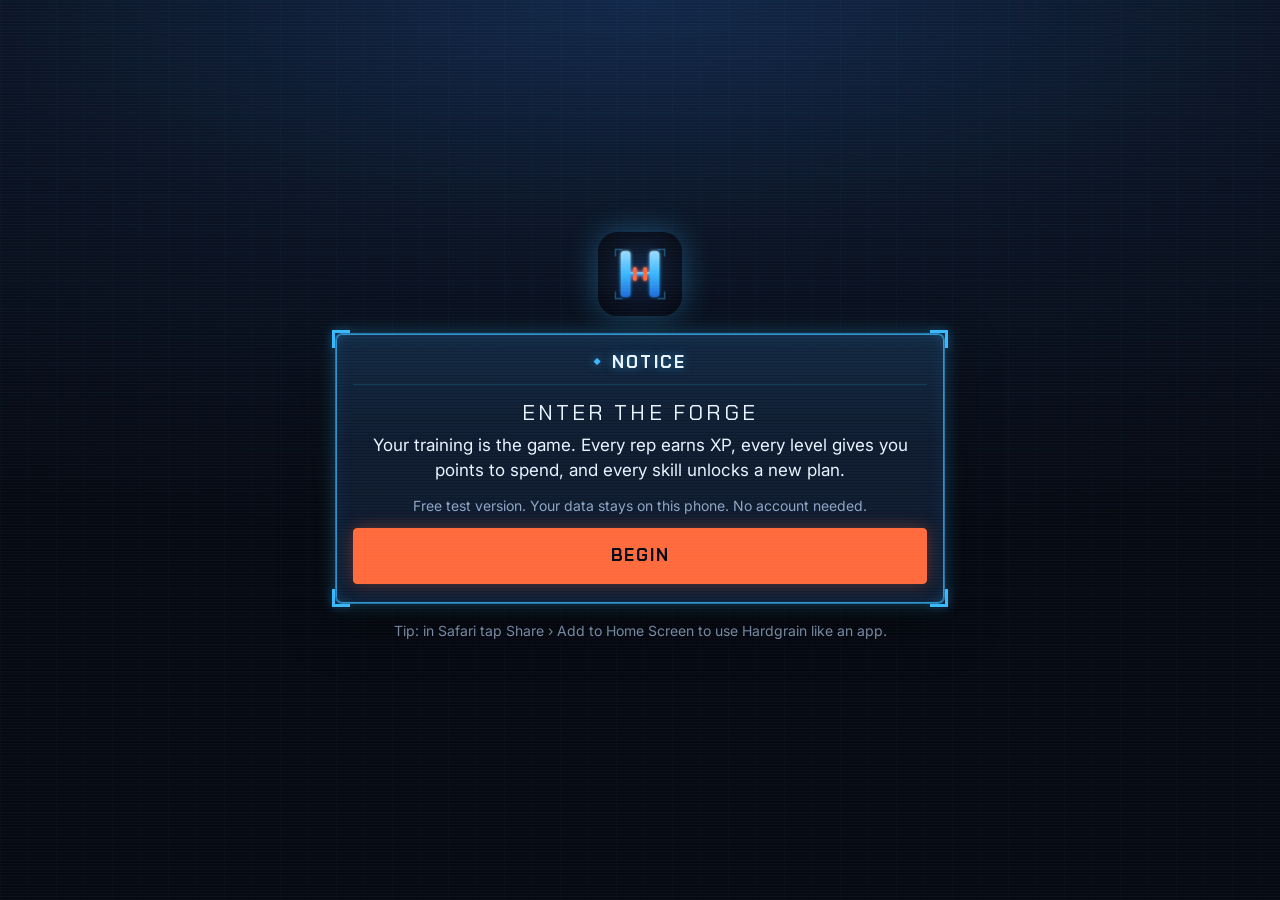
==== app/index.html @ fe922358 "Hardgrain beta" ====
<!doctype html>
<html lang="en">
<head>
<meta charset="utf-8">
<meta name="viewport" content="width=device-width,initial-scale=1,viewport-fit=cover">
<meta name="theme-color" content="#050A18">
<meta name="color-scheme" content="dark">
<meta name="apple-mobile-web-app-capable" content="yes">
<meta name="mobile-web-app-capable" content="yes">
<meta name="apple-mobile-web-app-status-bar-style" content="black-translucent">
<meta name="apple-mobile-web-app-title" content="Hardgrain">
<meta name="format-detection" content="telephone=no">
<title>Hardgrain</title>
<link rel="manifest" href="manifest.webmanifest">
<link rel="apple-touch-icon" href="icons/apple-touch-icon.png">
<link rel="icon" type="image/png" href="icons/favicon-32.png">
<link rel="preconnect" href="https://fonts.googleapis.com"><link rel="preconnect" href="https://fonts.gstatic.com" crossorigin>
<!-- Designer drop-in theme (tokens + component classes). Replace this file to re-skin. -->
<link rel="stylesheet" href="hardgrain-theme.css">
<link rel="stylesheet" href="theme.css">
<link rel="stylesheet" href="app.css">
</head>
<body>
<div id="app" aria-live="polite"></div>
<nav id="tabs" class="tabs" hidden aria-label="Main"></nav>
<div id="modal-root"></div>
<script src="config.js"></script>
<script src="plans.js"></script>
<script src="game.js"></script>
<script src="app.js"></script>
</body>
</html>
---- app/hardgrain-theme.css ----
/* ==========================================================================
   Hardgrain theme v2: "Level-Up HUD"
   An original game-HUD design system. It is inspired by the RPG / "system interface"
   genre and is NOT a replica of any anime, manhwa or game UI.
   Drop-in file: every value is a CSS custom property on :root.

   FONTS (all SIL Open Font License, via Google Fonts):
     Web: keep the @import below, or put this in <head>:
       <link rel="preconnect" href="https://fonts.googleapis.com">
       <link rel="preconnect" href="https://fonts.gstatic.com" crossorigin>
       <link href="https://fonts.googleapis.com/css2?family=Chakra+Petch:wght@500;600;700&family=Inter:wght@400..800&family=JetBrains+Mono:wght@500;700&display=swap" rel="stylesheet">
     Native iOS: bundle the .ttf files (OFL allows this). SF Pro is fine for body text,
     and the --font-ui stack falls back to it.
   ========================================================================== */
@import url("https://fonts.googleapis.com/css2?family=Chakra+Petch:wght@500;600;700&family=Inter:wght@400..800&family=JetBrains+Mono:wght@500;700&display=swap");

:root {
  /* ---------- Color: surfaces ---------- */
  --hg-void:        #060A13;  /* app background, deepest layer */
  --hg-navy:        #0B1424;  /* section background, gradient end */
  --hg-panel:       #101D33;  /* system-window fill (opaque fallback) */
  --hg-panel-glass: rgba(16, 29, 51, 0.82); /* system-window fill over content/video */
  --hg-panel-line:  rgba(58, 184, 255, 0.18); /* dividers inside windows */

  /* ---------- Color: system glow (primary) ---------- */
  --hg-blue:        #3AB8FF;  /* SYSTEM BLUE: borders, titles, XP fill, focus. 8.94:1 on void */
  --hg-blue-deep:   #1E6FD9;  /* filled buttons with white text (4.85:1), XP bar gradient start */
  --hg-blue-soft:   rgba(58, 184, 255, 0.35); /* glow color */
  --hg-blue-faint:  rgba(58, 184, 255, 0.10); /* hover/selected row tint */

  /* ---------- Color: text ---------- */
  --hg-text:        #E8F4FF;  /* ICE: primary text. 17.74:1 on void, 15.11:1 on panel */
  --hg-text-muted:  #8FA6C4;  /* MIST: secondary text. 7.94:1 on void, 6.76:1 on panel */
  --hg-text-on-blue:#04101F;  /* text on --hg-blue fills (8.63:1) */
  --hg-text-on-accent:#060A13;/* text on ember/gold fills (7.00 / 12.92:1) */

  /* ---------- Color: accents ---------- */
  --hg-ember:       #FF6B3D;  /* brand accent (the H mark), level-up, primary CTA fill with dark text. 7.00:1 on void */
  --hg-gold:        #FFC94A;  /* rewards, stat points available, A/S ranks. 12.92:1 on void */
  --hg-success:     #3DDC97;  /* quest complete. 9.54:1 on panel */
  --hg-danger:      #FF4D6A;  /* missed / warning. 5.24:1 on panel */
  /* NEVER: white text on ember (2.83:1, fails). Use --hg-text-on-accent. */

  /* ---------- Rank colors (generic E→S letter tiers) ---------- */
  --hg-rank-e: #8FA6C4;  /* Spark    */
  --hg-rank-d: #3DDC97;  /* Iron     */
  --hg-rank-c: #3AB8FF;  /* Steel    */
  --hg-rank-b: #9B8CFF;  /* Forged   */
  --hg-rank-a: #FFC94A;  /* Tempered */
  --hg-rank-s: #FF6B3D;  /* Legend   */

  /* ---------- Glow / shadow ---------- */
  --hg-glow-sm:   0 0 6px rgba(58,184,255,.45);
  --hg-glow-md:   0 0 0 1px rgba(58,184,255,.55), 0 0 18px rgba(58,184,255,.35), inset 0 0 18px rgba(58,184,255,.10);
  --hg-glow-lg:   0 0 0 1px rgba(58,184,255,.7), 0 0 40px rgba(58,184,255,.45), 0 0 90px rgba(30,111,217,.30), inset 0 0 30px rgba(58,184,255,.14);
  --hg-glow-gold: 0 0 0 1px rgba(255,201,74,.7), 0 0 28px rgba(255,201,74,.40);
  --hg-glow-ember:0 0 0 1px rgba(255,107,61,.7), 0 0 28px rgba(255,107,61,.40);
  --hg-text-glow: 0 0 10px rgba(58,184,255,.55);
  --hg-shadow-drop: 0 18px 50px rgba(0,0,0,.55);

  /* ---------- Borders / radius / brackets ---------- */
  --hg-border-w:      1.5px;
  --hg-border:        var(--hg-border-w) solid rgba(58,184,255,.75);
  --hg-radius-window: 6px;    /* windows are near-square: HUD feel, not bubbly */
  --hg-radius-ctrl:   4px;    /* buttons, chips, inputs */
  --hg-radius-pill:   999px;  /* XP bar track */
  --hg-bracket-len:   18px;   /* corner-bracket arm length */
  --hg-bracket-w:     3px;    /* corner-bracket stroke */
  --hg-bracket-color: var(--hg-blue);
  --hg-bracket-inset: -5px;   /* brackets sit just outside the border */
  --hg-scanline: repeating-linear-gradient(0deg, rgba(58,184,255,.045) 0 1px, transparent 1px 3px);

  /* ---------- Type ---------- */
  --font-display: "Chakra Petch", "Oxanium", system-ui, sans-serif;     /* titles, ranks, LEVEL numbers */
  --font-ui:      "Inter", -apple-system, BlinkMacSystemFont, "SF Pro Text", system-ui, sans-serif; /* body */
  --font-mono:    "JetBrains Mono", ui-monospace, "SF Mono", monospace; /* counters, timers, stats */
  --hg-title-tracking: 0.14em; /* window titles: uppercase + wide tracking */
  --fs-xs: 12px; --fs-sm: 14px; --fs-md: 16px; --fs-lg: 20px; --fs-xl: 28px; --fs-2xl: 40px; --fs-hero: 64px;

  /* ---------- Spacing (4-pt grid) ---------- */
  --sp-1: 4px; --sp-2: 8px; --sp-3: 12px; --sp-4: 16px; --sp-5: 24px; --sp-6: 32px; --sp-7: 48px; --sp-8: 64px;
  --hg-tap-min: 44px; /* Apple HIG minimum hit target (above the WCAG 24px floor) */

  /* ---------- Motion ---------- */
  --hg-ease-out:  cubic-bezier(.16, 1, .3, 1);
  --hg-ease-pop:  cubic-bezier(.34, 1.56, .64, 1);  /* slight overshoot */
  --hg-dur-fast:  120ms;  /* taps, toggles */
  --hg-dur-base:  220ms;  /* window open/close */
  --hg-dur-pop:   520ms;  /* level-up popup entrance */
  --hg-dur-xp:    900ms;  /* XP bar fill */
  --hg-dur-pulse: 2400ms; /* idle glow pulse loop */
}

/* ========================== Components ========================== */

/* System window: the core HUD panel */
.system-window, .levelup-popup {
  position: relative;
  background: var(--hg-scanline), linear-gradient(180deg, rgba(58,184,255,.08), transparent 40%), var(--hg-panel-glass);
  border: var(--hg-border);
  border-radius: var(--hg-radius-window);
  box-shadow: var(--hg-glow-md), var(--hg-shadow-drop);
  color: var(--hg-text);
  font-family: var(--font-ui);
  padding: var(--sp-5);
  -webkit-backdrop-filter: blur(14px); backdrop-filter: blur(14px);
}
/* Corner brackets: four L-shaped corners drawn with gradients, so no extra markup is needed */
.system-window::before, .levelup-popup::before {
  content: ""; position: absolute; inset: var(--hg-bracket-inset); pointer-events: none;
  --c: var(--hg-bracket-color); --l: var(--hg-bracket-len); --w: var(--hg-bracket-w);
  background:
    linear-gradient(var(--c),var(--c)) top left    / var(--l) var(--w) no-repeat,
    linear-gradient(var(--c),var(--c)) top left    / var(--w) var(--l) no-repeat,
    linear-gradient(var(--c),var(--c)) top right   / var(--l) var(--w) no-repeat,
    linear-gradient(var(--c),var(--c)) top right   / var(--w) var(--l) no-repeat,
    linear-gradient(var(--c),var(--c)) bottom left / var(--l) var(--w) no-repeat,
    linear-gradient(var(--c),var(--c)) bottom left / var(--w) var(--l) no-repeat,
    linear-gradient(var(--c),var(--c)) bottom right/ var(--l) var(--w) no-repeat,
    linear-gradient(var(--c),var(--c)) bottom right/ var(--w) var(--l) no-repeat;
  filter: drop-shadow(0 0 4px var(--hg-blue-soft));
}
.system-window__title {
  display: flex; align-items: center; gap: var(--sp-2); justify-content: center;
  font: 700 var(--fs-lg)/1.1 var(--font-display);
  letter-spacing: var(--hg-title-tracking); text-transform: uppercase;
  color: var(--hg-text); text-shadow: var(--hg-text-glow);
  padding-bottom: var(--sp-3); margin: 0 0 var(--sp-4);
  border-bottom: 1px solid var(--hg-panel-line);
}
/* Small hexagon "!" / info glyph before titles (original glyph) */
.system-window__title::before {
  content: "◆"; color: var(--hg-blue); font-size: .8em; text-shadow: var(--hg-text-glow);
}

/* Level-up popup */
.levelup-popup {
  /* shares all .system-window styles (border, glass, brackets) */
  text-align: center; box-shadow: var(--hg-glow-lg), var(--hg-shadow-drop);
  animation: hg-pop var(--hg-dur-pop) var(--hg-ease-pop) both, hg-pulse var(--hg-dur-pulse) ease-in-out var(--hg-dur-pop) infinite;
}
.levelup-popup__level { font: 700 var(--fs-hero)/1 var(--font-display); color: var(--hg-gold); text-shadow: 0 0 18px rgba(255,201,74,.55); }
.levelup-popup__label { font: 700 var(--fs-xl)/1.1 var(--font-display); letter-spacing: var(--hg-title-tracking); color: var(--hg-blue); text-shadow: var(--hg-text-glow); text-transform: uppercase; }

/* Stat row: label · value · [+] allocate button */
.stat-row {
  display: grid; grid-template-columns: 1fr auto var(--hg-tap-min); align-items: center; gap: var(--sp-3);
  min-height: var(--hg-tap-min); padding: var(--sp-2) 0; border-bottom: 1px solid var(--hg-panel-line);
  font-family: var(--font-ui);
}
.stat-row__label { font: 600 var(--fs-md) var(--font-display); letter-spacing: .08em; text-transform: uppercase; color: var(--hg-text); }
.stat-row__value { font: 700 var(--fs-lg) var(--font-mono); color: var(--hg-text); font-variant-numeric: tabular-nums; }
.stat-row__plus {
  width: var(--hg-tap-min); height: var(--hg-tap-min); border-radius: var(--hg-radius-ctrl);
  border: var(--hg-border); background: var(--hg-blue-faint); color: var(--hg-blue);
  font: 700 var(--fs-lg) var(--font-mono); box-shadow: var(--hg-glow-sm); cursor: pointer;
  transition: transform var(--hg-dur-fast) var(--hg-ease-out), background var(--hg-dur-fast);
}
.stat-row__plus:active { transform: scale(.94); background: var(--hg-blue); color: var(--hg-text-on-blue); }
.stat-row__plus:disabled { opacity: .35; box-shadow: none; }

/* XP bar */
.xp-bar { position: relative; height: 10px; border-radius: var(--hg-radius-pill); background: rgba(58,184,255,.12); border: 1px solid rgba(58,184,255,.35); overflow: hidden; }
.xp-bar__fill {
  height: 100%; width: var(--xp, 0%); border-radius: inherit;
  background: linear-gradient(90deg, var(--hg-blue-deep), var(--hg-blue));
  box-shadow: 0 0 12px rgba(58,184,255,.8); transition: width var(--hg-dur-xp) var(--hg-ease-out);
}

/* Rank badge: hexagon, colored per tier via [data-rank] */
.rank-badge {
  --rc: var(--hg-rank-e);
  display: inline-grid; place-items: center; width: 52px; height: 58px;
  clip-path: polygon(50% 0, 100% 25%, 100% 75%, 50% 100%, 0 75%, 0 25%);
  background: linear-gradient(160deg, color-mix(in srgb, var(--rc) 35%, var(--hg-panel)), var(--hg-panel));
  color: var(--rc); font: 700 var(--fs-xl)/1 var(--font-display);
  filter: drop-shadow(0 0 8px color-mix(in srgb, var(--rc) 60%, transparent));
}
.rank-badge[data-rank="D"]{--rc:var(--hg-rank-d)} .rank-badge[data-rank="C"]{--rc:var(--hg-rank-c)}
.rank-badge[data-rank="B"]{--rc:var(--hg-rank-b)} .rank-badge[data-rank="A"]{--rc:var(--hg-rank-a)}
.rank-badge[data-rank="S"]{--rc:var(--hg-rank-s)}

/* Quest item: name · progress count · state */
.quest-item {
  display: grid; grid-template-columns: 1fr auto; align-items: center; gap: var(--sp-3);
  min-height: var(--hg-tap-min); padding: var(--sp-3) 0; border-bottom: 1px dashed var(--hg-panel-line);
}
.quest-item__name { font: 600 var(--fs-md) var(--font-ui); color: var(--hg-text); }
.quest-item__count { font: 700 var(--fs-md) var(--font-mono); color: var(--hg-text-muted); font-variant-numeric: tabular-nums; }
.quest-item.is-done .quest-item__count { color: var(--hg-success); }
.quest-item.is-done .quest-item__count::after { content: " ✓"; }

/* ========================== Motion ========================== */
@keyframes hg-pop {
  0%   { opacity: 0; transform: scale(.86) translateY(8px); filter: brightness(1.8); }
  60%  { opacity: 1; transform: scale(1.03); }
  100% { opacity: 1; transform: scale(1); filter: brightness(1); }
}
@keyframes hg-pulse {
  0%, 100% { box-shadow: var(--hg-glow-md), var(--hg-shadow-drop); }
  50%      { box-shadow: var(--hg-glow-lg), var(--hg-shadow-drop); }
}
@media (prefers-reduced-motion: reduce) {
  .levelup-popup { animation: none; }
  .xp-bar__fill, .stat-row__plus { transition: none; }
}
---- app/theme.css ----
/* =====================================================================
   HARDGRAIN · APP THEME BRIDGE  (swappable)
   Load order: hardgrain-theme.css (designer's drop-in, --hg-* tokens and
   component classes) → theme.css (this file) → app.css (layout only).
   This file maps the designer's tokens onto the variables app.css uses.
   The fallbacks after each comma are the same navy / electric-blue values,
   so the app still looks right if hardgrain-theme.css is missing.
   To re-skin: replace hardgrain-theme.css with the designer's new version.
   ===================================================================== */
:root{
  /* Backgrounds */
  --color-bg:var(--hg-void,#060A13);
  --color-bg-2:var(--hg-navy,#0B1424);
  --color-surface:var(--hg-panel,#101D33);
  --color-surface-2:rgba(58,184,255,.14);
  --color-window:var(--hg-panel-glass,rgba(16,29,51,.82));
  --color-overlay:rgba(3,6,12,.86);
  --color-line:var(--hg-panel-line,rgba(58,184,255,.18));

  /* Glow + accents */
  --color-glow:var(--hg-blue,#3AB8FF);          /* system blue: borders, titles, XP */
  --color-glow-deep:var(--hg-blue-deep,#1E6FD9);
  --color-primary:var(--hg-ember,#FF6B3D);      /* primary CTA fill (dark text) */
  --color-on-primary:var(--hg-text-on-accent,#060A13);
  --color-primary-2:var(--hg-blue,#3AB8FF);     /* links, active tab, highlights */
  --color-accent:var(--hg-gold,#FFC94A);        /* level number, stat points, rewards */

  /* Text */
  --color-text:var(--hg-text,#E8F4FF);
  --color-text-muted:var(--hg-text-muted,#8FA6C4);
  --color-heading:var(--hg-text,#E8F4FF);

  /* Status */
  --color-success:var(--hg-success,#3DDC97);
  --color-warning:var(--hg-gold,#FFC94A);
  --color-danger:var(--hg-danger,#FF4D6A);
  --color-locked:#5B6C8C;

  /* Stat colors (app-specific; designer may add their own) */
  --stat-str:var(--hg-ember,#FF6B3D); --stat-end:var(--hg-gold,#FFC94A); --stat-vit:#FF7EA8; --stat-agi:var(--hg-success,#3DDC97); --stat-dis:#9B8CFF;

  /* Borders + glow */
  --border-color:rgba(58,184,255,.55);
  --border-strong:var(--hg-blue,#3AB8FF);
  --border-width:var(--hg-border-w,1.5px);
  --radius-window:var(--hg-radius-window,6px);
  --radius-control:var(--hg-radius-ctrl,4px);
  --glow-color:var(--hg-blue-soft,rgba(58,184,255,.35));
  --glow:var(--hg-glow-md,0 0 0 1px rgba(58,184,255,.55),0 0 18px rgba(58,184,255,.35));
  --glow-strong:var(--hg-glow-lg,0 0 0 1px rgba(58,184,255,.7),0 0 40px rgba(58,184,255,.45));
  --text-glow:var(--hg-text-glow,0 0 10px rgba(58,184,255,.55));
  --scanline-opacity:.025;
  --grid-opacity:.05;

  /* Fonts (designer file defines --font-display / --font-ui / --font-mono; these are fallbacks) */
  --font-display-fb:"Chakra Petch","Oxanium",system-ui,sans-serif;
  --font-ui-fb:"Inter",-apple-system,BlinkMacSystemFont,"SF Pro Text",system-ui,sans-serif;
  --heading-transform:uppercase;
  --heading-tracking:var(--hg-title-tracking,.14em);

  /* Animation timing */
  --anim-fast:var(--hg-dur-fast,120ms);
  --anim-med:var(--hg-dur-base,220ms);
  --anim-slow:var(--hg-dur-xp,900ms);
  --levelup-duration:var(--hg-dur-pop,520ms);
  --glow-pulse:var(--hg-dur-pulse,2400ms);
}
/* Alternate: original Hardgrain brand palette, activate with <html data-theme="ember"> */
:root[data-theme="ember"]{
  --color-bg:#15130F; --color-bg-2:#1C1914; --color-surface:#24201B; --color-window:rgba(36,32,27,.85);
  --color-primary:#E4572E; --color-on-primary:#15130F; --color-primary-2:#D4F24A; --color-accent:#D4F24A;
  --color-text:#F3EFE6; --color-text-muted:#A39B8E; --color-heading:#F3EFE6; --border-color:rgba(228,87,46,.5); --border-strong:#E4572E;
  --hg-blue:#E4572E; --hg-blue-soft:rgba(228,87,46,.4); --hg-border:1.5px solid rgba(228,87,46,.7);
}
---- app/app.css ----
/* Layout + components. Colors/fonts/timing come only from theme.css variables. */
:root{--sat:env(safe-area-inset-top,0px);--sab:env(safe-area-inset-bottom,0px);--sal:env(safe-area-inset-left,0px);--sar:env(safe-area-inset-right,0px);--tabh:64px}
*{box-sizing:border-box;-webkit-tap-highlight-color:transparent}
html,body{margin:0;background:var(--color-bg);color:var(--color-text);font:400 17px/1.45 var(--font-ui,var(--font-ui-fb));-webkit-font-smoothing:antialiased;-webkit-text-size-adjust:100%}
body{min-height:100dvh;overscroll-behavior-y:none;touch-action:manipulation;
  background:radial-gradient(120% 60% at 50% 0%,#12284A 0%,var(--color-bg-2) 45%,var(--color-bg) 100%) fixed}
/* HUD grid + scanlines */
body::before{content:"";position:fixed;inset:0;pointer-events:none;z-index:0;opacity:var(--grid-opacity);
  background-image:linear-gradient(var(--border-color) 1px,transparent 1px),linear-gradient(90deg,var(--border-color) 1px,transparent 1px);background-size:28px 28px}
body::after{content:"";position:fixed;inset:0;pointer-events:none;z-index:70;opacity:var(--scanline-opacity);
  background:repeating-linear-gradient(0deg,#fff 0 1px,transparent 1px 3px)}
button,input,select,textarea{font:inherit;color:inherit}
input,select,textarea{font-size:17px}
a{color:var(--color-primary-2)}
:focus-visible{outline:3px solid var(--color-accent);outline-offset:2px}
#app{position:relative;z-index:1;padding:calc(var(--sat) + 12px) calc(var(--sar) + 16px) calc(var(--sab) + var(--tabh) + 28px) calc(var(--sal) + 16px);max-width:640px;margin:0 auto}
body.no-tabs #app{padding-bottom:calc(var(--sab) + 24px)}
h1,h2,h3,.hud{font-family:var(--font-display,var(--font-display-fb));text-transform:var(--heading-transform);letter-spacing:var(--heading-tracking);line-height:1.08;margin:0 0 .4em;color:var(--color-heading)}
h1{font-size:30px;font-weight:700;text-shadow:var(--text-glow)}h2{font-size:21px;font-weight:700}h3{font-size:17px;font-weight:700}
p{margin:0 0 .8em}
.muted{color:var(--color-text-muted)}.small{font-size:14px}.center{text-align:center}
.num{font-family:var(--font-mono,monospace);font-variant-numeric:tabular-nums}
.row{display:flex;gap:10px;align-items:center}.row.between{justify-content:space-between}.wrapr{flex-wrap:wrap}
.stack>*+*{margin-top:12px}.spacer{flex:1}
.label{font:700 12px/1.2 var(--font-display,var(--font-display-fb));letter-spacing:.14em;text-transform:uppercase;color:var(--color-primary-2)}

/* ---------- System window (visuals from hardgrain-theme.css; layout here) ---------- */
.card{position:relative;display:block;background:var(--color-window);border:var(--border-width) solid var(--border-color);border-radius:var(--radius-window);
  box-shadow:var(--glow);padding:16px;color:inherit;text-decoration:none}
a.system-window{display:block;text-decoration:none;color:var(--color-text)}
.system-window{padding:18px 16px}
.system-window__title{font-size:17px}
button.card{width:100%;text-align:left;cursor:pointer;font:inherit}
.card+.card,.system-window+.system-window,.system-window+.card,.card+.system-window{margin-top:16px}

/* ---------- Buttons (min 48px) ---------- */
.btn{display:flex;align-items:center;justify-content:center;gap:8px;width:100%;min-height:56px;padding:14px 20px;border:var(--border-width) solid var(--color-primary);border-radius:var(--radius-control);
  background:var(--color-primary);color:var(--color-on-primary);font:700 17px/1.1 var(--font-display,var(--font-display-fb));letter-spacing:.1em;text-transform:uppercase;text-decoration:none;cursor:pointer;box-shadow:0 0 16px rgba(255,107,61,.35);transition:transform var(--anim-fast)}
.btn:active{transform:scale(.98)}
.btn[disabled]{opacity:.4;cursor:not-allowed;box-shadow:none}
.btn.ghost{background:var(--hg-blue-faint,rgba(58,184,255,.1));color:var(--color-glow);border-color:var(--border-strong);box-shadow:none}
.btn.outline{background:transparent;color:var(--color-text);border-color:var(--border-color);box-shadow:none}
.btn.danger{background:transparent;border-color:var(--color-danger);color:var(--color-danger);box-shadow:none}
.btn.sm{min-height:46px;font-size:15px;padding:10px 14px;width:auto}
.iconbtn{min-width:48px;min-height:48px;border-radius:var(--radius-control);border:var(--border-width) solid var(--border-color);background:var(--color-window);color:var(--color-text);font-size:20px;display:grid;place-items:center;cursor:pointer;text-decoration:none}
.linkbtn{background:none;border:0;color:var(--color-primary-2);font-weight:600;min-height:44px;padding:8px 4px;cursor:pointer}
.pill{display:inline-block;border-radius:6px;padding:4px 9px;font:700 12px/1.2 var(--font-display,var(--font-display-fb));letter-spacing:.08em;text-transform:uppercase;background:var(--color-surface-2);color:var(--color-text);border:1px solid var(--border-color)}
.pill.volt,.pill.ember{background:var(--color-primary);color:var(--color-on-primary);border-color:var(--border-strong)}
.pill.locked{color:var(--color-locked);border-color:var(--color-locked);background:transparent}
.pill.good{color:var(--color-success);border-color:var(--color-success);background:transparent}
.meta{display:flex;flex-wrap:wrap;gap:6px;margin:8px 0}
.top{display:flex;align-items:center;gap:10px;margin-bottom:14px;min-height:48px}
.top h1,.top h2{margin:0}
.brandmark{display:flex;align-items:center;gap:10px;font:700 20px var(--font-display,var(--font-display-fb));letter-spacing:.16em;text-transform:uppercase;color:var(--color-heading)}
.brandmark img{width:34px;height:34px;border-radius:9px;box-shadow:0 0 12px var(--glow-color)}

/* ---------- Tabs ---------- */
.tabs{position:fixed;left:0;right:0;bottom:0;z-index:20;display:flex;background:var(--color-overlay);backdrop-filter:blur(14px);-webkit-backdrop-filter:blur(14px);border-top:var(--border-width) solid var(--border-color);padding:0 var(--sar) var(--sab) var(--sal)}
.tabs[hidden]{display:none!important}
.tabs a{flex:1;min-height:var(--tabh);display:flex;flex-direction:column;align-items:center;justify-content:center;gap:3px;color:var(--color-text-muted);text-decoration:none;font:700 11px var(--font-display,var(--font-display-fb));letter-spacing:.1em;text-transform:uppercase}
.tabs a .ti{font-size:20px;line-height:1}
.tabs a.on{color:var(--color-primary-2);text-shadow:var(--text-glow)}

/* ---------- Status window ---------- */
.status-head{display:grid;grid-template-columns:1fr auto;gap:8px 12px;align-items:center}
.lvl{font:700 64px/0.9 var(--font-display,var(--font-display-fb));color:var(--color-accent);text-shadow:0 0 18px rgba(255,201,74,.45);font-variant-numeric:tabular-nums}
.lvl small{display:block;font-size:13px;letter-spacing:.2em;color:var(--color-text-muted);text-shadow:none}
.kv{display:grid;grid-template-columns:auto 1fr;gap:4px 12px;font-size:15px}.kv dt{color:var(--color-text-muted);font:600 13px/1.6 var(--font-display,var(--font-display-fb));letter-spacing:.12em;text-transform:uppercase}.kv dd{margin:0;font-weight:600}
.rank-badge{text-align:center}.rank-badge small{display:block;font-size:9px;letter-spacing:.18em;margin-top:2px}
.rank-badge.big{width:72px;height:80px;font-size:34px}
.xp-bar{margin:8px 0 4px}.xp-bar.thin{height:6px}
.stat-row .sbar{height:5px;border-radius:3px;background:var(--color-surface-2);overflow:hidden;margin-top:6px}.stat-row .sbar i{display:block;height:100%;background:var(--sc,var(--color-glow))}
.stat-row .sdesc{display:block;font-size:12px;color:var(--color-text-muted);margin-top:2px}
.stat-row__label{color:var(--sc,var(--color-text))!important}
.stat-row__value .pend{color:var(--color-success);font-size:15px;margin-left:2px}
.stat-row__plus{width:48px!important;height:48px!important}
.stat-row:last-of-type{border-bottom:0}
.points{color:var(--color-accent);text-shadow:0 0 12px rgba(255,201,74,.5)}

/* ---------- Quests ---------- */
.quest-item>.qx{grid-column:1/-1}
.quest-item:last-child{border-bottom:0}
.quest-item__name{font-weight:700!important}
.quest-item .qbtns{display:flex;gap:8px;margin-top:4px}
.quest-item .qbtns button{flex:1;min-height:48px;border-radius:var(--radius-control);border:var(--border-width) solid var(--border-color);background:rgba(58,184,255,.08);color:var(--color-text);font:700 16px var(--font-mono,monospace);cursor:pointer}
.quest-item .qbtns button.fill{background:var(--color-glow);color:var(--hg-text-on-blue,#04101F);border-color:var(--color-glow)}
.quest-item.locked{opacity:.78}
.penalty{--hg-bracket-color:var(--color-warning);border-color:var(--color-warning)!important;box-shadow:0 0 18px rgba(255,201,74,.22)!important}
.penalty .system-window__title{color:var(--color-warning)}

/* ---------- Skill tree (mockup: hex nodes I/II/III, tags NEW/PRO/LOCKED) ---------- */
.skline{margin-top:10px}.skline+.skline{margin-top:18px}
.skill{display:grid;grid-template-columns:42px 1fr auto;gap:12px;align-items:start;padding:10px 0;border-bottom:1px dashed var(--color-line)}
.skline .skill:last-child{border-bottom:0}
.hex{width:42px;height:46px;clip-path:polygon(50% 0,100% 25%,100% 75%,50% 100%,0 75%,0 25%);display:grid;place-items:center;font:700 14px var(--font-display,var(--font-display-fb));background:#1A2A44;color:var(--color-text-muted)}
.hex.on{background:var(--color-glow);color:var(--hg-text-on-blue,#04101F)}
.skill b{font:600 15px var(--font-ui,var(--font-ui-fb));display:block}.skill>div>span{display:block;font-size:13px;color:var(--color-text-muted)}
.skill .req{margin-top:6px}.skill .req i{display:block;font-style:normal;font-size:13px;color:var(--color-text-muted)}.skill .req i.met{color:var(--color-success)}
.tag{font:700 10px var(--font-ui,var(--font-ui-fb));padding:3px 6px;border-radius:3px;letter-spacing:.04em;margin-top:4px}
.tag.new{color:var(--hg-text-on-blue,#04101F);background:var(--color-success)}.tag.pro{color:var(--color-on-primary);background:var(--color-accent)}.tag.lock{color:var(--color-text-muted);border:1px solid var(--color-locked)}

/* ---------- HUD top bar + window internals (from designer mockups) ---------- */
.hudtop{display:flex;align-items:center;justify-content:space-between;gap:10px;margin:4px 0 22px;min-height:48px}
.hudtop .lv{display:flex;align-items:center;gap:10px;text-decoration:none;color:var(--color-text)}
.hudtop .lv b{display:block;font:700 15px var(--font-display,var(--font-display-fb));letter-spacing:.1em}
.hudtop .lv small{display:block;color:var(--color-text-muted);font:500 11px var(--font-mono,monospace)}
.hudtop .mini-xp{flex:1;max-width:140px;margin:0}
.iconbtn.sm{min-width:44px;min-height:44px;font-size:18px}
.head{display:flex;gap:14px;align-items:center;margin-bottom:10px}
.head b{display:block;font:700 20px var(--font-display,var(--font-display-fb));letter-spacing:.06em;text-transform:uppercase}
.head small{display:block;color:var(--color-text-muted);font:500 12px var(--font-mono,monospace);margin-top:2px}
.pts{display:flex;justify-content:space-between;align-items:center;margin:14px 0 2px;font:700 13px var(--font-display,var(--font-display-fb));letter-spacing:.12em;text-transform:uppercase}
.pts b{color:var(--color-accent);font:700 22px var(--font-mono,monospace);text-shadow:0 0 10px rgba(255,201,74,.5)}
.stat-row__label small{display:block;font:500 11px var(--font-ui,var(--font-ui-fb));letter-spacing:0;text-transform:none;color:var(--color-text-muted)}
.stat-row__value em{font-style:normal;color:var(--color-success);font-size:13px}
.xpline{display:flex;justify-content:space-between;gap:8px;font:500 12px var(--font-mono,monospace);color:var(--color-text-muted);margin-top:4px}
.xpline a{color:var(--color-glow)}
.sub{color:var(--color-text-muted);font:500 13px var(--font-ui,var(--font-ui-fb));text-align:center;margin:-6px 0 14px}
.timer{display:flex;justify-content:space-between;align-items:center;margin:-4px 0 6px;font:600 12px var(--font-mono,monospace);color:var(--color-text-muted)}
.timer b,.glowblue{color:var(--color-glow);font-size:15px;text-shadow:var(--text-glow)}
.mono{font-family:var(--font-mono,monospace)}
.quest-item__name small{display:block;color:var(--color-text-muted);font:500 12px var(--font-ui,var(--font-ui-fb));margin-top:2px}
.box{border:1px solid var(--color-line);border-radius:var(--radius-control);padding:12px;margin-top:16px;background:rgba(6,10,19,.4)}
.box h4{margin:0 0 8px;font:700 12px var(--font-display,var(--font-display-fb));letter-spacing:.14em;color:var(--color-text-muted);text-transform:uppercase}
.reward{display:flex;gap:8px;flex-wrap:wrap;justify-content:center;margin:14px 0}
.chip{border:1px solid rgba(255,201,74,.6);color:var(--color-accent);background:rgba(255,201,74,.08);font:700 12px var(--font-mono,monospace);padding:6px 10px;border-radius:var(--radius-control);text-transform:uppercase}
.chip.blue{border-color:rgba(58,184,255,.6);color:var(--color-glow);background:var(--hg-blue-faint,rgba(58,184,255,.1))}
.note{font:500 13px/1.45 var(--font-ui,var(--font-ui-fb));color:var(--color-text-muted)}
.miss{--hg-bracket-color:var(--color-warning)}
.levelup-popup .lu-from{font:600 14px var(--font-mono,monospace);color:var(--color-text-muted);margin:2px 0 12px}.levelup-popup .lu-from b{color:var(--color-text)}
.levelup-popup .lu-line{font-size:15px;color:var(--color-text);margin:0 0 4px}
.btn.link{background:transparent;border-color:transparent;box-shadow:none;color:var(--color-text-muted);min-height:48px;font-size:14px}

/* ---------- Generic (kept from v1) ---------- */
.opts{display:grid;gap:12px;margin:18px 0 24px}
.opt{display:flex;align-items:center;gap:14px;min-height:64px;padding:14px 16px;border-radius:var(--radius-control);background:var(--color-window);border:var(--border-width) solid var(--border-color);cursor:pointer;text-align:left;width:100%;color:var(--color-text)}
.opt .oi{font-size:24px;width:32px;text-align:center}
.opt b{display:block;font:700 18px var(--font-display,var(--font-display-fb));letter-spacing:.06em;text-transform:uppercase}.opt span{color:var(--color-text-muted);font-size:14px}
.opt[aria-pressed="true"],.opt[aria-checked="true"]{border-color:var(--color-primary-2);box-shadow:var(--glow-strong)}
.progress{display:flex;gap:6px;margin:4px 0 22px}.progress i{flex:1;height:4px;border-radius:2px;background:var(--color-surface-2)}.progress i.on{background:var(--color-primary-2);box-shadow:0 0 8px var(--color-primary-2)}
.check{display:flex;gap:14px;align-items:flex-start;padding:16px;border-radius:var(--radius-control);background:var(--color-window);border:1px solid var(--border-color);cursor:pointer;min-height:56px}
.check input{width:28px;height:28px;accent-color:var(--color-primary);flex:none;margin:0}
.disc ul{padding-left:20px;margin:0 0 8px}.disc li{margin-bottom:8px}
.chips{display:flex;gap:8px;overflow-x:auto;padding-bottom:4px;margin:0 -16px 14px;padding-left:16px;padding-right:16px;scrollbar-width:none}
.chips::-webkit-scrollbar{display:none}
.chip{flex:none;min-height:44px;padding:10px 16px;border-radius:8px;border:1px solid var(--border-color);background:transparent;color:var(--color-text);font:700 14px var(--font-display,var(--font-display-fb));letter-spacing:.08em;text-transform:uppercase;cursor:pointer}
.chip.on{background:var(--color-primary);color:var(--color-on-primary);border-color:var(--border-strong)}
.exlist{list-style:none;margin:0;padding:0}.exlist li{padding:12px 0;border-bottom:1px solid rgba(94,190,255,.15)}.exlist li:last-child{border-bottom:0}
.stats{display:grid;grid-template-columns:repeat(2,1fr);gap:10px;margin-bottom:14px}
.stat{background:var(--color-window);border:1px solid var(--border-color);border-radius:var(--radius-window);padding:14px}
.stat .v{font:700 28px/1 var(--font-mono,monospace);font-variant-numeric:tabular-nums}
.stat .l{color:var(--color-text-muted);font:600 12px var(--font-display,var(--font-display-fb));letter-spacing:.12em;text-transform:uppercase;margin-top:6px}
.stat.hl .v{color:var(--color-accent);text-shadow:var(--text-glow)}
/* Workout screen */
.trainview{display:flex;flex-direction:column;min-height:calc(100dvh - var(--sat) - var(--sab) - 40px)}
.pbar{height:6px;background:var(--color-surface-2);border-radius:3px;overflow:hidden;margin:6px 0 16px}.pbar i{display:block;height:100%;background:var(--color-primary-2);box-shadow:0 0 10px var(--color-primary-2);transition:width var(--anim-med)}
.exname{font:700 30px/1.05 var(--font-display,var(--font-display-fb));letter-spacing:.04em;text-transform:uppercase;margin:4px 0 6px;color:var(--color-heading);text-shadow:var(--text-glow)}
.setdots{display:flex;gap:8px;margin:12px 0}.setdots i{width:30px;height:8px;border-radius:2px;background:var(--color-surface-2)}.setdots i.done{background:var(--color-success)}.setdots i.cur{background:var(--color-primary-2);box-shadow:0 0 8px var(--color-primary-2)}
.big{font:700 80px/1 var(--font-mono,monospace);font-variant-numeric:tabular-nums;text-align:center;margin:10px 0;color:var(--color-heading);text-shadow:var(--text-glow)}
.stepper{display:flex;align-items:center;justify-content:space-between;background:var(--color-window);border:1px solid var(--border-color);border-radius:var(--radius-window);padding:8px;gap:8px}
.stepper .lbl{flex:1;text-align:center;cursor:default}
.stepper .lbl .v{font:700 34px/1 var(--font-mono,monospace);font-variant-numeric:tabular-nums}
.stepper .lbl .u{color:var(--color-text-muted);font-size:13px}
.stepper button{width:60px;height:60px;border-radius:10px;border:1px solid var(--border-color);background:var(--color-surface-2);color:var(--color-text);font-size:28px;font-weight:700;cursor:pointer}
.cues{margin:12px 0;padding:0;list-style:none}.cues li{position:relative;padding:6px 0 6px 18px;color:var(--color-text)}.cues li::before{content:"";position:absolute;left:0;top:14px;width:7px;height:7px;transform:rotate(45deg);background:var(--color-primary-2)}
.skillhint{border-color:var(--color-primary-2)!important;margin-top:8px}
.rest{position:fixed;inset:0;z-index:40;background:var(--color-bg);display:flex;flex-direction:column;justify-content:center;padding:calc(var(--sat) + 24px) calc(var(--sar) + 24px) calc(var(--sab) + 24px) calc(var(--sal) + 24px)}
.ring{width:240px;height:240px;margin:0 auto;position:relative}
.ring svg{transform:rotate(-90deg);filter:drop-shadow(0 0 10px var(--glow-color))}
.ring .big{position:absolute;inset:0;display:grid;place-items:center;margin:0;font-size:72px}
.ring .track{stroke:var(--color-surface-2)}.ring .prog{stroke:var(--color-primary-2)}
/* Sheets */
.sheet-bg{position:fixed;inset:0;z-index:50;background:var(--color-overlay);display:flex;align-items:flex-end;justify-content:center}
.sheet{background:var(--color-surface);border:1px solid var(--border-color);border-bottom:0;box-shadow:var(--glow);width:100%;max-width:640px;border-radius:16px 16px 0 0;padding:22px calc(var(--sar) + 20px) calc(var(--sab) + 20px) calc(var(--sal) + 20px);max-height:88dvh;overflow:auto}
.field{display:block;margin-bottom:14px}.field span{display:block;font-weight:600;margin-bottom:6px}
.field input,.field select{width:100%;min-height:52px;border-radius:10px;border:1px solid var(--border-color);background:var(--color-bg);padding:12px 14px}
.toast{position:fixed;left:50%;transform:translateX(-50%);bottom:calc(var(--sab) + var(--tabh) + 16px);z-index:60;background:var(--color-surface);border:1px solid var(--border-strong);box-shadow:var(--glow);color:var(--color-text);padding:12px 18px;border-radius:10px;font-weight:600;max-width:90vw}
.notice{background:rgba(255,200,87,.08);border:1px solid rgba(255,200,87,.45);color:var(--color-text);border-radius:10px;padding:12px 14px;font-size:15px}
.pricecard{border:1px solid var(--border-color);border-radius:var(--radius-window);padding:16px;margin-bottom:12px;background:var(--color-window)}
.pricecard.best{border-color:var(--color-primary-2);box-shadow:var(--glow)}
.pricecard .p{font:700 34px/1 var(--font-display,var(--font-display-fb))}
.welcome{min-height:calc(100dvh - var(--sat) - var(--sab) - 40px);display:flex;flex-direction:column;justify-content:center;gap:18px}
.welcome .logo{width:84px;height:84px;border-radius:20px;box-shadow:0 0 30px var(--glow-color);display:block;margin:0 auto}
.hl{color:var(--color-accent)}

/* ---------- LEVEL UP / system notification (panel = .levelup-popup from hardgrain-theme.css) ---------- */
.levelup-overlay{position:fixed;inset:0;z-index:80;display:flex;align-items:center;justify-content:center;background:var(--color-overlay);overflow:hidden;
  padding:calc(var(--sat) + 20px) calc(var(--sar) + 20px) calc(var(--sab) + 20px) calc(var(--sal) + 20px);animation:lu-fade var(--anim-med) ease-out both}
.levelup-overlay .levelup-popup{width:100%;max-width:420px;padding:26px 20px 20px}
.levelup-popup .lu-kicker{font:700 13px var(--font-mono,monospace);letter-spacing:.24em;color:var(--color-glow);text-transform:uppercase}
.levelup-popup .levelup-popup__label{margin:12px 0 6px;font-size:34px;animation:lu-flicker 1.2s steps(2) both}
.levelup-popup .levelup-popup__level{margin:4px 0}
.levelup-popup .lu-lines{list-style:none;padding:0;margin:14px 0 18px;text-align:left}
.levelup-popup .lu-lines li{padding:9px 0;border-bottom:1px solid var(--color-line);display:flex;justify-content:space-between;gap:10px}
.levelup-popup .lu-lines li b{color:var(--color-success);font-family:var(--font-mono,monospace)}
.levelup-overlay .scan{position:absolute;left:0;right:0;height:40%;top:-40%;background:linear-gradient(180deg,transparent,rgba(58,184,255,.12),transparent);animation:lu-scan 1.6s ease-in-out .2s 2;pointer-events:none}
.levelup-overlay .rays{position:absolute;width:160vmax;height:160vmax;left:50%;top:50%;margin:-80vmax 0 0 -80vmax;background:conic-gradient(from 0deg,transparent 0 10%,rgba(58,184,255,.16) 12%,transparent 14% 35%,rgba(58,184,255,.10) 37%,transparent 39% 60%,rgba(58,184,255,.14) 62%,transparent 64%);animation:lu-spin 12s linear infinite;pointer-events:none}
@keyframes lu-fade{from{opacity:0}to{opacity:1}}
@keyframes lu-flicker{0%{opacity:0}20%{opacity:1}30%{opacity:.3}45%{opacity:1}}
@keyframes lu-scan{to{top:110%}}
@keyframes lu-spin{to{transform:rotate(360deg)}}
@media (prefers-reduced-motion:reduce){*,*::before,*::after{animation:none!important;transition:none!important}}
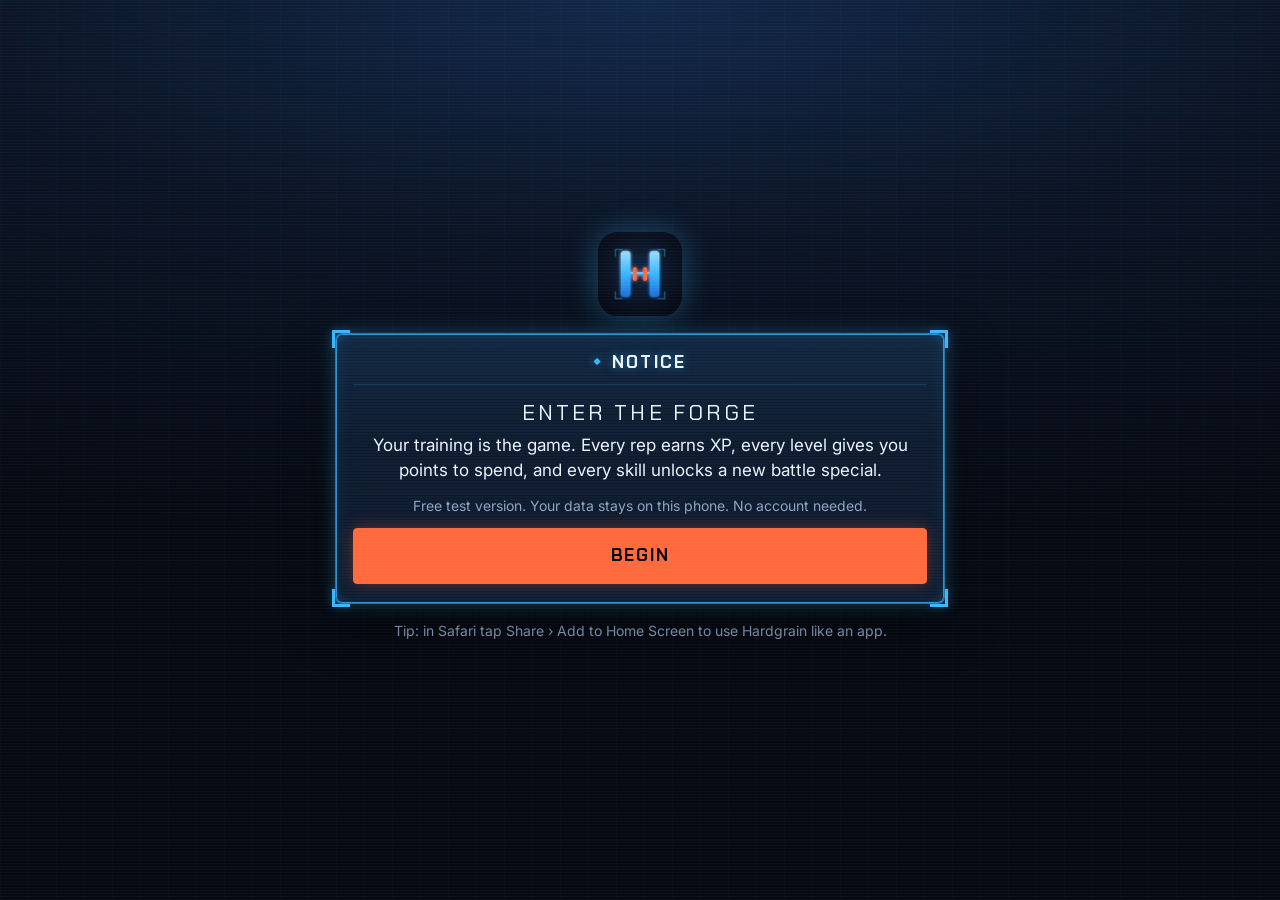
==== commit 3fc7f532: "hg-v33: unlock every workout plan from the start Skill-gated and equipment-hidden plans are now open" ====
--- a/app/index.html
+++ b/app/index.html
@@ -18,7 +18,7 @@
 <!-- Designer drop-in theme (tokens + component classes). Replace this file to re-skin. -->
 <link rel="stylesheet" href="hardgrain-theme.css">
 <link rel="stylesheet" href="theme.css">
-<link rel="stylesheet" href="app.css">
+<link rel="stylesheet" href="app.css?v=33">
 </head>
 <body>
 <div id="app" aria-live="polite"></div>
@@ -26,7 +26,7 @@
 <div id="modal-root"></div>
 <script src="config.js"></script>
 <script src="plans.js"></script>
-<script src="game.js"></script>
-<script src="app.js"></script>
+<script src="game.js?v=33"></script>
+<script src="app.js?v=33"></script>
 </body>
 </html>
--- a/app/app.css
+++ b/app/app.css
@@ -200,3 +200,193 @@
 @keyframes lu-scan{to{top:110%}}
 @keyframes lu-spin{to{transform:rotate(360deg)}}
 @media (prefers-reduced-motion:reduce){*,*::before,*::after{animation:none!important;transition:none!important}}
+/* Exercise picker (New routine): group filter chips + group headers */
+.exchips{display:flex;gap:8px;overflow-x:auto;-webkit-overflow-scrolling:touch;padding:2px 0 10px;margin:0 0 4px;position:sticky;top:-22px;z-index:2;background:var(--color-surface);scrollbar-width:none}
+.exchips::-webkit-scrollbar{display:none}
+.exchip{flex:0 0 auto;min-height:36px;padding:6px 14px;border-radius:999px;border:var(--border-width) solid var(--border-color);background:var(--color-window);color:var(--color-text-muted);font-size:14px;cursor:pointer;white-space:nowrap}
+.exchip[aria-pressed="true"]{color:var(--color-text);border-color:var(--color-primary-2);box-shadow:var(--glow)}
+.exgroup{margin:14px 0 8px;font-size:13px;letter-spacing:.12em;text-transform:uppercase;color:var(--color-text-muted)}
+.exgroup span{opacity:.7;font-weight:400}
+#res .opt b{font-size:16px;line-height:1.25}
+
+/* ---------- Rank Battle (classic FF side-view) ---------- */
+.hero-status-art{width:56px;height:56px;border-radius:12px;object-fit:cover;object-position:center top;border:2px solid rgba(58,184,255,.45);box-shadow:0 0 14px rgba(58,184,255,.25);flex:0 0 auto;background:var(--color-surface-2)}
+.log-hero{padding:0;overflow:hidden;margin-bottom:16px;border:1px solid rgba(255,140,60,.22);box-shadow:inset 0 0 40px rgba(0,0,0,.35),var(--glow)}
+.log-hero__frame{position:relative;min-height:340px;max-height:420px;background:
+  radial-gradient(ellipse 70% 45% at 50% 88%, rgba(255,110,40,.28), transparent 58%),
+  radial-gradient(ellipse 50% 40% at 70% 20%, rgba(58,184,255,.08), transparent 50%),
+  linear-gradient(180deg,#0a0809 0%,#1a100c 42%,#2a1610 72%,#120c0a 100%)}
+.log-hero__art{display:block;width:100%;height:380px;object-fit:cover;object-position:center 12%;filter:saturate(1.08) contrast(1.04);image-rendering:auto}
+.log-hero__fade{position:absolute;inset:0;background:
+  linear-gradient(90deg,rgba(8,6,10,.55) 0%,transparent 28%,transparent 72%,rgba(8,6,10,.4) 100%),
+  linear-gradient(180deg,rgba(8,6,10,.35) 0%,transparent 28%,transparent 48%,rgba(8,6,10,.88) 78%,rgba(6,4,8,.96) 100%);pointer-events:none}
+.log-hero__meta{position:absolute;left:16px;right:16px;bottom:16px;z-index:1;padding:10px 0 0}
+.log-hero__kicker{font:700 11px/1 var(--font-display,var(--font-display-fb));letter-spacing:.2em;text-transform:uppercase;color:var(--color-glow);margin-bottom:6px;text-shadow:var(--text-glow)}
+.log-hero__meta b{display:block;font:700 26px/1.1 var(--font-display,var(--font-display-fb));letter-spacing:.08em;text-transform:uppercase;color:var(--color-heading);text-shadow:0 0 18px rgba(58,184,255,.35),var(--text-glow)}
+.log-hero__meta small{display:block;margin-top:6px;font:600 13px var(--font-mono,monospace);color:var(--color-text-muted);letter-spacing:.04em}
+@media (max-width:380px){.log-hero__art{height:320px}.log-hero__frame{min-height:280px;max-height:340px}.log-hero__meta b{font-size:22px}}
+.hero-pick{padding:12px 14px 14px;border-top:1px solid rgba(255,140,60,.18);background:rgba(0,0,0,.22)}
+.hero-pick__label{font:700 11px/1 var(--font-display,var(--font-display-fb));letter-spacing:.18em;text-transform:uppercase;color:var(--color-glow);margin-bottom:10px;text-shadow:var(--text-glow)}
+.hero-pick__grid{display:grid;grid-template-columns:repeat(4,minmax(0,1fr));gap:8px}
+.hero-pick__cell{display:flex;flex-direction:column;align-items:center;gap:6px;padding:6px 4px 8px;border-radius:12px;border:2px solid rgba(255,255,255,.08);background:var(--color-surface-2);color:var(--color-text-muted);cursor:pointer;font:700 11px/1.1 var(--font-mono,monospace);letter-spacing:.04em;text-transform:uppercase;transition:border-color .15s,box-shadow .15s,color .15s}
+.hero-pick__cell img{width:100%;aspect-ratio:3/4;object-fit:cover;object-position:center 15%;border-radius:8px;display:block;background:#120c0a}
+.hero-pick__cell.is-selected{border-color:rgba(58,184,255,.85);color:var(--color-heading);box-shadow:0 0 0 1px rgba(58,184,255,.35),0 0 18px rgba(58,184,255,.28)}
+.hero-pick__cell:not(.is-selected):active{border-color:rgba(58,184,255,.4)}
+@media (max-width:360px){.hero-pick__grid{gap:6px}.hero-pick__cell{font-size:10px;padding:4px 2px 6px}}
+.battle-card{position:relative;display:block;background:var(--color-window);border:var(--border-width) solid var(--border-color);border-radius:var(--radius-window);box-shadow:var(--glow);padding:14px 14px 12px;margin-top:12px}
+.battle-card.locked{opacity:.72}
+.battle-card.cleared{border-color:rgba(80,220,160,.35)}
+.battle-card.open{border-color:rgba(58,184,255,.45)}
+.battle-card__art{flex:0 0 64px;width:64px;height:64px;border-radius:10px;background:var(--color-surface-2) center/cover no-repeat;background-image:var(--art);border:1px solid var(--border-color);box-shadow:inset 0 0 0 1px rgba(255,255,255,.04)}
+.battle-card.locked .battle-card__art{filter:grayscale(.55) brightness(.7)}
+.battle-stage{margin-top:8px}
+.ff-stage{position:relative;overflow:hidden}
+.ff-arena{position:relative;height:210px;margin:4px -4px 12px;border-radius:calc(var(--radius-window) - 4px);overflow:hidden;
+  background:
+    radial-gradient(ellipse 90% 55% at 50% 108%, rgba(255,120,40,.22), transparent 55%),
+    linear-gradient(180deg, #1a0f0c 0%, #2a1810 38%, #3d2214 62%, #1c120e 100%);
+  border:1px solid rgba(255,140,60,.18);box-shadow:inset 0 0 40px rgba(0,0,0,.45)}
+/* Video stage disabled — FF card clash only */
+.ff-clash-video{display:none!important}
+.ff-arena .ff-floor,.ff-arena .ff-sprite{display:block;z-index:1}
+.ff-arena::before{content:"";position:absolute;inset:0;background:
+  repeating-linear-gradient(90deg, transparent 0 18px, rgba(255,160,80,.03) 18px 19px),
+  repeating-linear-gradient(0deg, transparent 0 22px, rgba(0,0,0,.08) 22px 23px);
+  opacity:.7;pointer-events:none}
+.ff-floor{position:absolute;left:0;right:0;bottom:0;height:42%;background:linear-gradient(180deg, transparent, rgba(20,10,6,.55) 40%, rgba(8,4,2,.75));pointer-events:none}
+.ff-sprite{position:absolute;width:118px;height:140px;transform-origin:center bottom;will-change:transform,filter;filter:drop-shadow(0 10px 14px rgba(0,0,0,.55))}
+.ff-sprite__img{width:100%;height:100%;border-radius:12px;background:center/cover no-repeat;background-image:var(--sprite);background-color:var(--color-surface-2);
+  border:3px solid rgba(255,255,255,.16);box-shadow:inset 0 0 0 1px rgba(255,255,255,.06),0 8px 20px rgba(0,0,0,.45);overflow:hidden;image-rendering:pixelated}
+.ff-boss{left:12px;top:24px}
+.ff-boss .ff-sprite__img{border-color:rgba(255,120,60,.55);box-shadow:0 0 0 1px rgba(255,120,60,.25),0 8px 22px rgba(255,100,40,.18),0 8px 20px rgba(0,0,0,.45);background-position:center 15%}
+.ff-hero{right:12px;bottom:16px;width:124px;height:148px}
+.ff-hero .ff-sprite__img{border-color:rgba(58,184,255,.65);box-shadow:0 0 0 1px rgba(58,184,255,.3),0 8px 22px rgba(58,184,255,.25),0 8px 20px rgba(0,0,0,.45);background-size:cover;background-position:center 18%;image-rendering:pixelated}
+.ff-flash{display:none!important}
+.ff-hud .battle-side{margin-bottom:10px}
+.battle-side.enemy .battle-name{color:var(--color-accent)}
+.battle-name{font:700 16px/1.2 var(--font-display,var(--font-display-fb));letter-spacing:.08em;text-transform:uppercase;margin-bottom:6px}
+.bh-bar{height:12px;border-radius:4px;background:var(--color-surface-2);overflow:hidden;border:1px solid var(--border-color)}
+.bh-bar__fill{height:100%;width:0;background:linear-gradient(90deg,var(--color-primary),var(--color-primary-2));box-shadow:0 0 10px var(--color-primary-2);transition:width .25s ease}
+.bh-bar.enemy .bh-bar__fill{background:linear-gradient(90deg,#ff6b3d,#ffc94a);box-shadow:0 0 10px rgba(255,107,61,.45)}
+.bh-bar.you .bh-bar__fill{background:linear-gradient(90deg,var(--color-glow),#7cf0ff);box-shadow:0 0 10px var(--color-glow)}
+.bh-nums{font:600 12px var(--font-mono,monospace);color:var(--color-text-muted);margin-top:4px}
+.battle-stam{font:600 12px var(--font-mono,monospace);color:var(--color-glow);margin-top:6px}
+.battle-log{min-height:88px;max-height:120px;overflow:auto;border:1px solid var(--color-line);border-radius:var(--radius-control);padding:10px 12px;margin:8px 0 14px;background:rgba(6,10,19,.45);font:500 13px/1.45 var(--font-mono,monospace)}
+.battle-log div+div{margin-top:4px;color:var(--color-text-muted)}
+.battle-log div:last-child{color:var(--color-text)}
+.battle-actions{display:grid;grid-template-columns:1fr 1fr;gap:10px;margin-bottom:10px}
+.battle-actions .btn{width:100%}
+.battle-specials{display:grid;grid-template-columns:1fr 1fr;gap:8px}
+.battle-specials .btn{width:100%;min-height:48px;font-size:12px;letter-spacing:.06em;padding:8px 10px}
+.battle-actions .btn:disabled,.battle-specials .btn:disabled{opacity:.45;cursor:not-allowed}
+
+/* Clash motion — sprites dash across arena, meet, return */
+.ff-hero{--clash-x:-168px}
+.ff-boss{--clash-x:168px}
+.ff-hero.is-attack,.ff-hero.is-clash-out{animation:ff-hero-clash .7s cubic-bezier(.2,.7,.2,1)}
+.ff-hero.is-special{animation:ff-hero-clash .7s cubic-bezier(.2,.7,.2,1)}
+.ff-hero.is-defend{animation:ff-hero-guard .48s ease}
+.ff-hero.is-dodge{animation:ff-dodge .5s ease}
+.ff-hero.is-hurt{animation:ff-hurt-hero .55s ease .3s both}
+.ff-hero.has-guard .ff-sprite__img{filter:brightness(1.08) saturate(1.1);box-shadow:0 0 16px rgba(120,220,255,.45),0 8px 20px rgba(0,0,0,.45)}
+.ff-boss.is-attack,.ff-boss.is-clash-out{animation:ff-boss-clash .7s cubic-bezier(.2,.7,.2,1)}
+.ff-boss.is-defend{animation:ff-boss-guard .42s ease}
+.ff-boss.is-dodge{animation:ff-dodge-boss .5s ease .28s both}
+.ff-boss.is-hurt{animation:ff-hurt-boss .42s ease .3s both}
+.ff-boss.has-guard .ff-sprite__img{filter:brightness(1.05);box-shadow:0 0 14px rgba(255,180,80,.35),0 8px 20px rgba(0,0,0,.45)}
+.ff-arena.is-impact{animation:ff-arena-shake .38s ease .28s both}
+/* flash FX removed — card clash only */
+
+.ff-hero.is-attack .ff-sprite__img,.ff-hero.is-special .ff-sprite__img{image-rendering:pixelated}
+
+@keyframes ff-hero-clash{
+  0%{transform:translate3d(0,0,0) scale(1)}
+  12%{transform:translate3d(-18px,-4px,0) scale(1.02)}
+  40%{transform:translate3d(var(--clash-x),-10px,0) scale(1.08)}
+  48%{transform:translate3d(calc(var(--clash-x) + 10px),-4px,0) scale(1.1)}
+  62%{transform:translate3d(calc(var(--clash-x) * .55),-2px,0) scale(1.04)}
+  100%{transform:translate3d(0,0,0) scale(1)}
+}
+@keyframes ff-hero-clash-special{
+  0%{transform:translate3d(0,0,0) scale(1);filter:brightness(1)}
+  10%{transform:translate3d(-24px,-12px,0) scale(1.05);filter:brightness(1.2)}
+  36%{transform:translate3d(calc(var(--clash-x) - 28px),-14px,0) scale(1.14);filter:brightness(1.4)}
+  46%{transform:translate3d(calc(var(--clash-x) - 8px),-6px,0) scale(1.16);filter:brightness(1.55)}
+  70%{transform:translate3d(calc(var(--clash-x) * .4),-2px,0);filter:brightness(1.15)}
+  100%{transform:translate3d(0,0,0) scale(1);filter:brightness(1)}
+}
+@keyframes ff-hero-guard{
+  0%{transform:scale(1) translateX(0)}
+  35%{transform:scale(1.08) translate(-6px,-6px);filter:brightness(1.25) drop-shadow(0 0 10px rgba(120,220,255,.85))}
+  100%{transform:scale(1.04) translate(-2px,0);filter:brightness(1.1)}
+}
+@keyframes ff-boss-clash{
+  0%{transform:translate3d(0,0,0) scale(1)}
+  12%{transform:translate3d(16px,-3px,0) scale(1.02)}
+  40%{transform:translate3d(var(--clash-x),-8px,0) scale(1.07)}
+  48%{transform:translate3d(calc(var(--clash-x) - 10px),-3px,0) scale(1.09)}
+  62%{transform:translate3d(calc(var(--clash-x) * .55),-1px,0) scale(1.03)}
+  100%{transform:translate3d(0,0,0) scale(1)}
+}
+@keyframes ff-boss-guard{
+  0%{transform:scale(1)}
+  45%{transform:scale(1.05);filter:brightness(1.15)}
+  100%{transform:scale(1.02)}
+}
+@keyframes ff-hurt-boss{
+  0%{transform:translate3d(0,0,0);filter:none}
+  25%{transform:translate3d(-14px,3px,0);filter:brightness(1.7) saturate(1.5)}
+  50%{transform:translate3d(10px,-3px,0);filter:brightness(2.1)}
+  75%{transform:translate3d(-8px,2px,0)}
+  100%{transform:translate3d(0,0,0);filter:none}
+}
+@keyframes ff-hurt-hero{
+  0%{transform:translate3d(0,0,0);filter:none}
+  25%{transform:translate3d(14px,3px,0);filter:brightness(1.45) sepia(.4) hue-rotate(-40deg)}
+  50%{transform:translate3d(-10px,0,0);filter:brightness(1.85) sepia(.5) hue-rotate(-50deg)}
+  100%{transform:translate3d(0,0,0);filter:none}
+}
+@keyframes ff-dodge{
+  0%{transform:translate3d(0,0,0);opacity:1}
+  40%{transform:translate3d(36px,-10px,0);opacity:.4}
+  100%{transform:translate3d(0,0,0);opacity:1}
+}
+@keyframes ff-dodge-boss{
+  0%{transform:translate3d(0,0,0);opacity:1}
+  40%{transform:translate3d(-36px,-8px,0);opacity:.4}
+  100%{transform:translate3d(0,0,0);opacity:1}
+}
+@keyframes ff-flash-pulse{
+  0%{opacity:0}
+  30%{opacity:1}
+  100%{opacity:0}
+}
+@keyframes ff-arena-shake{
+  0%,100%{transform:translate3d(0,0,0)}
+  25%{transform:translate3d(-5px,2px,0)}
+  50%{transform:translate3d(6px,-2px,0)}
+  75%{transform:translate3d(-3px,1px,0)}
+}
+@media (max-width:380px){
+  .ff-arena{height:180px}
+  .ff-boss{width:96px;height:110px;left:6px;top:22px;--clash-x:132px}
+  .ff-hero{width:100px;height:116px;right:6px;bottom:14px;--clash-x:-132px}
+}
+@media (min-width:420px){
+  .ff-hero{--clash-x:-196px}
+  .ff-boss{--clash-x:196px}
+}
+@media (prefers-reduced-motion:reduce){
+  .ff-sprite,.ff-arena{animation:none!important}
+  .ff-flash{animation:none!important;opacity:0!important}
+}
+
+/* ---------- Pull to refresh ---------- */
+.ptr{position:fixed;left:0;right:0;top:0;z-index:90;display:flex;justify-content:center;pointer-events:none;padding-top:calc(var(--sat) + 6px);opacity:0;transform:translateY(calc(var(--ptr, 0) * 56px - 40px));transition:opacity .15s ease}
+.ptr.on{opacity:1}
+.ptr__inner{display:flex;align-items:center;gap:10px;padding:10px 16px;border-radius:999px;background:var(--color-window);border:var(--border-width) solid var(--border-strong);box-shadow:var(--glow);color:var(--color-text)}
+.ptr__label{font:700 12px var(--font-display,var(--font-display-fb));letter-spacing:.12em;text-transform:uppercase;color:var(--color-primary-2)}
+.ptr__spin{width:18px;height:18px;border-radius:50%;border:2px solid rgba(58,184,255,.25);border-top-color:var(--color-glow);transform:rotate(calc(var(--ptr, 0) * 280deg))}
+.ptr.ready .ptr__label{color:var(--color-accent)}
+.ptr.busy .ptr__spin{animation:ptr-spin .7s linear infinite}
+@keyframes ptr-spin{to{transform:rotate(360deg)}}
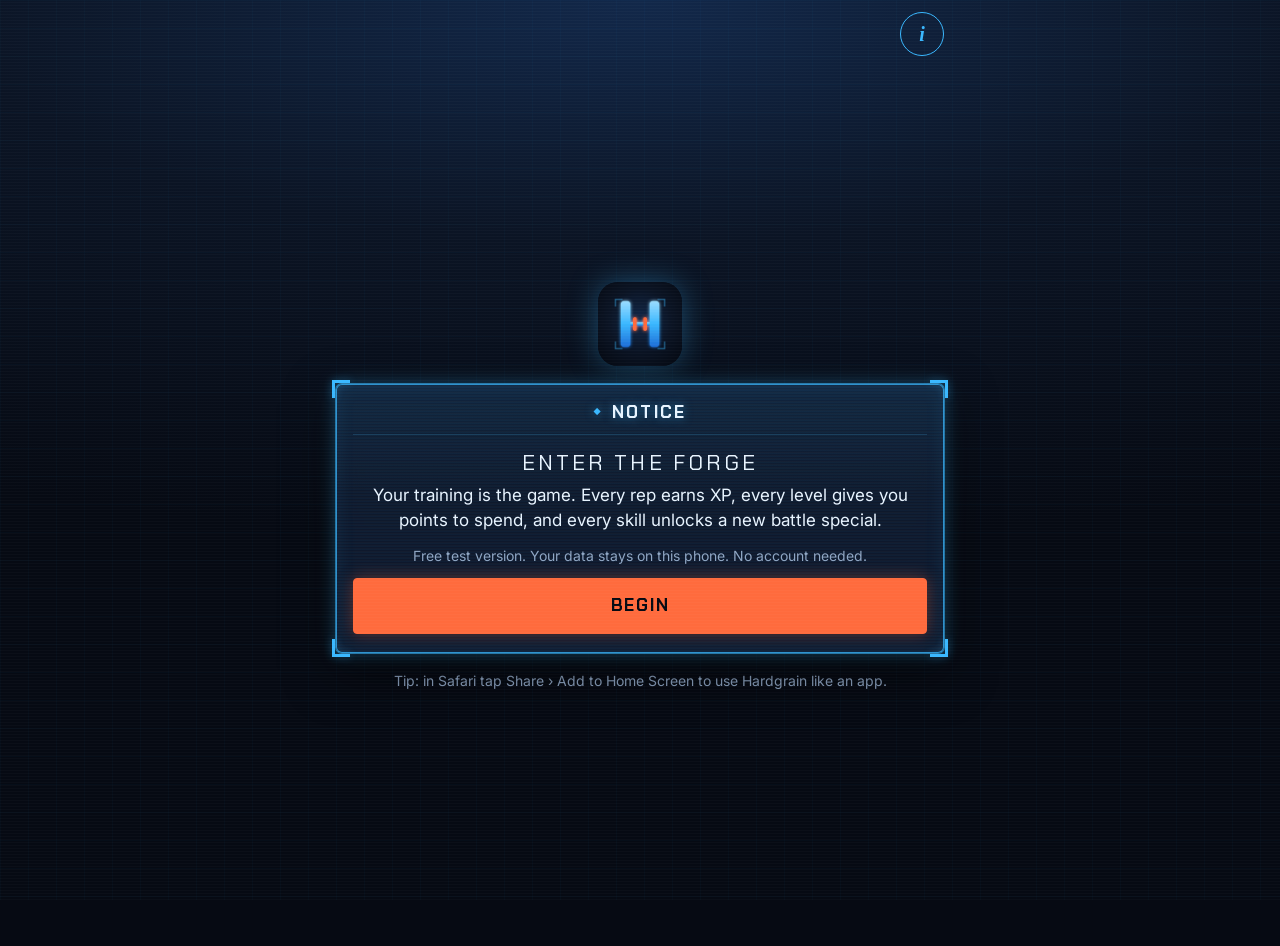
==== commit 0ca1fb00: "hg-v34: 48-workout library (4 gear x 3 levels), Kettlebells gear, workout browser w/ equipment+level" ====
--- a/app/index.html
+++ b/app/index.html
@@ -18,15 +18,16 @@
 <!-- Designer drop-in theme (tokens + component classes). Replace this file to re-skin. -->
 <link rel="stylesheet" href="hardgrain-theme.css">
 <link rel="stylesheet" href="theme.css">
-<link rel="stylesheet" href="app.css?v=33">
+<link rel="stylesheet" href="app.css?v=34">
 </head>
 <body>
 <div id="app" aria-live="polite"></div>
 <nav id="tabs" class="tabs" hidden aria-label="Main"></nav>
 <div id="modal-root"></div>
-<script src="config.js"></script>
-<script src="plans.js"></script>
-<script src="game.js?v=33"></script>
-<script src="app.js?v=33"></script>
+<script src="config.js?v=34"></script>
+<script src="plans.js?v=34"></script>
+<script src="game.js?v=34"></script>
+<script src="library.js?v=34"></script>
+<script src="app.js?v=34"></script>
 </body>
 </html>
--- a/app/app.css
+++ b/app/app.css
@@ -390,3 +390,27 @@
 .ptr.ready .ptr__label{color:var(--color-accent)}
 .ptr.busy .ptr__spin{animation:ptr-spin .7s linear infinite}
 @keyframes ptr-spin{to{transform:rotate(360deg)}}
+/* hg-v34: workout library browser, pause, page guides */
+.seg{display:flex;border:1px solid var(--border-color);border-radius:10px;overflow:hidden;margin:0 0 4px}
+.seg button{flex:1;min-height:44px;background:transparent;color:var(--color-text);border:0;font:700 14px var(--font-display,var(--font-display-fb));letter-spacing:.08em;text-transform:uppercase;cursor:pointer}
+.seg button.on{background:var(--color-primary);color:var(--color-on-primary)}
+.filterlbl{font:700 11px var(--font-mono,monospace);letter-spacing:.12em;text-transform:uppercase;color:var(--color-text-muted);margin:6px 0 6px}
+.chips .chip .cnt{opacity:.7;font-size:12px;margin-left:4px}
+.wkcount{margin:4px 0 10px;color:var(--color-text-muted)}.wkcount b{color:var(--color-text);font-size:18px}
+.wkcard .meta{margin:8px 0 6px}
+.pill.lvl-beginner{color:var(--color-success);border-color:var(--color-success);background:transparent}
+.pill.lvl-intermediate{color:var(--color-glow,#3ab8ff);border-color:var(--color-glow,#3ab8ff);background:transparent}
+.pill.lvl-advanced{color:var(--color-accent,#ffc94a);border-color:var(--color-accent,#ffc94a);background:transparent}
+.card.wu .label{font:700 11px var(--font-mono,monospace);letter-spacing:.12em;text-transform:uppercase;color:var(--color-text-muted)}
+.exlist .cue{color:var(--color-text-muted);margin-top:2px;font-style:italic}
+.pausebtn{font-size:15px;letter-spacing:-2px}
+.pausedov{position:fixed;inset:0;z-index:45;background:var(--color-overlay);backdrop-filter:blur(8px);-webkit-backdrop-filter:blur(8px);display:flex;align-items:center;justify-content:center;padding:calc(var(--sat) + 24px) calc(var(--sar) + 20px) calc(var(--sab) + 24px) calc(var(--sal) + 20px)}
+.pausedov .big{font-size:56px;margin:8px 0}
+.infobtn{flex:none;width:44px;height:44px;min-width:44px;border-radius:50%;border:1.5px solid var(--color-glow,#3ab8ff);background:transparent;color:var(--color-glow,#3ab8ff);font:700 italic 20px Georgia,serif;display:grid;place-items:center;cursor:pointer;padding:0}
+.infobtn:focus-visible{outline:2px solid var(--color-glow,#3ab8ff);outline-offset:2px}
+.infobar{display:flex;justify-content:flex-end;margin:0 0 6px}
+.cues.guide li{margin:6px 0}
+.btn.nowrap{white-space:nowrap;flex:none}
+.seg a{flex:1;min-height:44px;display:grid;place-items:center;color:var(--color-text);text-decoration:none;font:700 14px var(--font-display,var(--font-display-fb));letter-spacing:.08em;text-transform:uppercase;border-left:1px solid var(--border-color)}
+@media (max-width:380px){.seg button,.seg a{font-size:12px;letter-spacing:.04em}}
+.top .infobtn{margin-left:auto}
